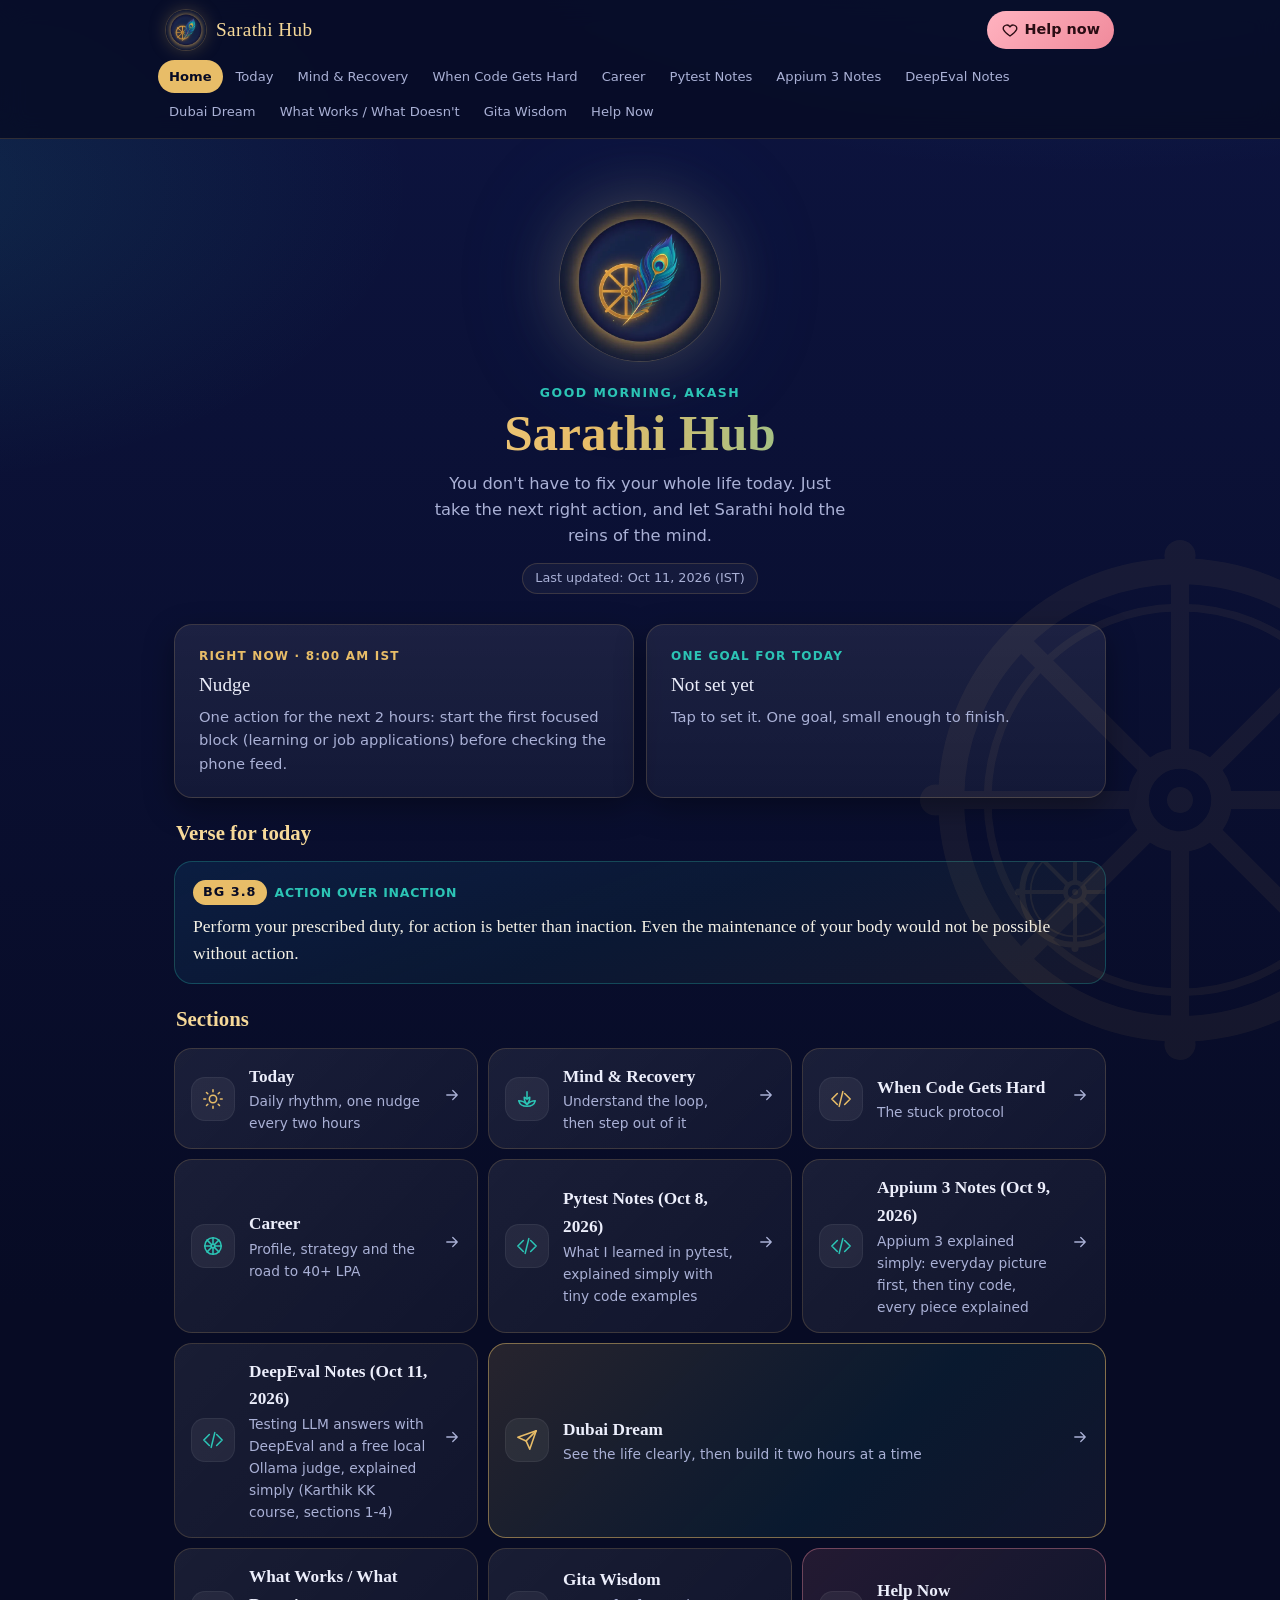
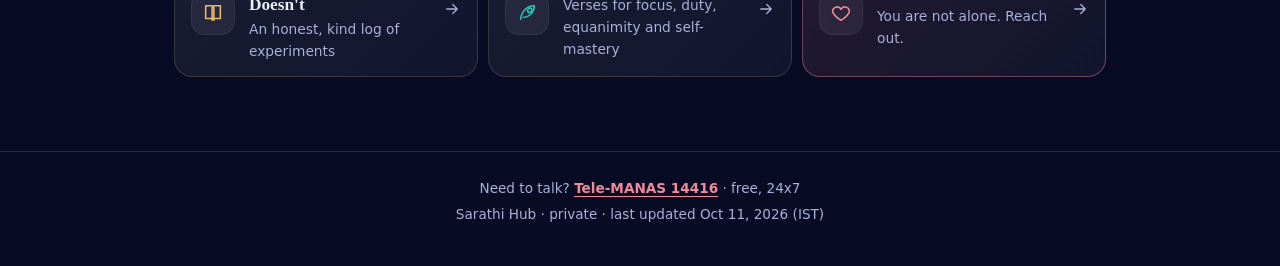
==== index.html @ 6522af6e "Add DeepEval Notes page (Oct 11): LLM eval with local Ollama judge, flashcards, cheat sheet; table/f" ====
<!doctype html>
<html lang="en">
<head>
  <meta charset="utf-8">
  <meta name="viewport" content="width=device-width, initial-scale=1, viewport-fit=cover">
  <meta name="robots" content="noindex, nofollow">
  <meta name="referrer" content="no-referrer">
  <meta name="theme-color" content="#0d1440">
  <meta name="description" content="Akash's private hub: daily rhythm, mind, career and Gita wisdom.">
  <title>Sarathi Hub</title>
  <link rel="icon" href="favicon.ico" sizes="any">
  <link rel="icon" type="image/png" sizes="32x32" href="assets/img/favicon-32.png">
  <link rel="apple-touch-icon" href="assets/img/apple-touch-icon.png">
  <link rel="manifest" href="site.webmanifest">
  <link rel="stylesheet" href="assets/css/style.css?v=202610112130">
  <script src="content/content.js?v=202610112130" defer></script>
  <script src="assets/js/app.js?v=202610112130" defer></script>
</head>
<body data-page="home">
  <header id="site-header" class="site-header"></header>
  <main id="app">
    <noscript><div class="noscript">Sarathi Hub needs JavaScript to show its content. If you need help right now, call <a href="tel:14416">Tele-MANAS 14416</a> (free, 24x7) or visit <a href="https://telemanas.mohfw.gov.in/">telemanas.mohfw.gov.in</a>.</div></noscript>
  </main>
  <footer id="site-footer" class="site-footer"></footer>
</body>
</html>
---- assets/css/style.css ----
/* Sarathi Hub — midnight indigo, gold, peacock teal. Mobile-first. */
:root {
  --bg: #070b24;
  --bg-2: #0d1440;
  --surface: rgba(255, 255, 255, 0.045);
  --surface-2: rgba(255, 255, 255, 0.075);
  --border: rgba(232, 189, 104, 0.18);
  --text: #eceefb;
  --muted: #aab1d6;
  --gold: #e8bd68;
  --gold-2: #f6d999;
  --teal: #2cc4b5;
  --peacock: #1f8fd1;
  --rose: #f08a9b;
  --radius: 18px;
  --shadow: 0 10px 30px rgba(0, 0, 0, 0.35);
  --serif: "Iowan Old Style", "Palatino Linotype", Palatino, "Book Antiqua", Georgia, "Noto Serif", serif;
  --sans: system-ui, -apple-system, "Segoe UI", Roboto, "Noto Sans", Ubuntu, sans-serif;
  color-scheme: dark;
}

* { box-sizing: border-box; }
html { -webkit-text-size-adjust: 100%; scroll-behavior: smooth; background: var(--bg); }
body {
  margin: 0;
  min-height: 100vh;
  font: 16px/1.6 var(--sans);
  color: var(--text);
  background:
    radial-gradient(1200px 600px at 85% -10%, rgba(31, 143, 209, 0.18), transparent 60%),
    radial-gradient(900px 500px at -10% 10%, rgba(44, 196, 181, 0.12), transparent 60%),
    radial-gradient(800px 600px at 50% 120%, rgba(232, 189, 104, 0.10), transparent 60%),
    linear-gradient(180deg, var(--bg-2), var(--bg) 70%);
  background-color: var(--bg);
  background-repeat: no-repeat;
}
/* Chariot-wheel watermark */
body::before {
  content: "";
  position: fixed;
  right: -160px;
  bottom: -160px;
  width: 520px;
  height: 520px;
  pointer-events: none;
  opacity: 0.06;
  background: url("../img/wheel.svg") center / contain no-repeat;
  z-index: 0;
}
a { color: var(--gold-2); text-underline-offset: 3px; }
a:hover { color: #fff; }
code { font: 0.9em ui-monospace, SFMono-Regular, Menlo, Consolas, monospace; background: rgba(255,255,255,0.08); padding: 0.1em 0.4em; border-radius: 6px; }
strong { color: #fff; font-weight: 650; }
.sr-only { position: absolute; width: 1px; height: 1px; overflow: hidden; clip: rect(0 0 0 0); white-space: nowrap; }
.muted { color: var(--muted); }
.small { font-size: 0.875rem; }
.ico { width: 22px; height: 22px; flex: none; }

/* ---------- header / nav ---------- */
.site-header {
  position: sticky; top: 0; z-index: 10;
  background: rgba(7, 11, 36, 0.82);
  backdrop-filter: blur(12px); -webkit-backdrop-filter: blur(12px);
  border-bottom: 1px solid var(--border);
}
.bar { display: flex; align-items: center; justify-content: space-between; gap: 12px; max-width: 980px; margin: 0 auto; padding: 10px 16px; }
.brand { display: flex; align-items: center; gap: 10px; text-decoration: none; color: var(--text); }
.brand-logo { border-radius: 50%; box-shadow: 0 0 0 1px var(--border), 0 0 18px rgba(232, 189, 104, 0.25); }
.brand-name { font-family: var(--serif); font-size: 1.2rem; letter-spacing: 0.02em; color: var(--gold-2); }
.help-pill {
  display: inline-flex; align-items: center; gap: 6px;
  padding: 7px 14px; border-radius: 999px; text-decoration: none; font-weight: 600; font-size: 0.9rem;
  color: #2a0d14; background: linear-gradient(135deg, #ffb3c0, var(--rose));
}
.help-pill .ico { width: 18px; height: 18px; }
.help-pill:hover { color: #2a0d14; filter: brightness(1.05); }
.nav {
  position: relative;
  display: flex; gap: 6px; overflow-x: auto; scrollbar-width: none;
  max-width: 980px; margin: 0 auto; padding: 0 12px 10px;
  -webkit-mask-image: linear-gradient(90deg, #000 90%, transparent);
          mask-image: linear-gradient(90deg, #000 90%, transparent);
}
.nav::-webkit-scrollbar { display: none; }
.nav-link {
  flex: none; padding: 6px 12px; border-radius: 999px; font-size: 0.85rem; text-decoration: none;
  color: var(--muted); border: 1px solid transparent; white-space: nowrap;
}
.nav-link:hover { color: var(--text); background: var(--surface); }
.nav-link[aria-current="page"] { color: var(--bg); background: var(--gold); font-weight: 600; }

/* ---------- layout ---------- */
main { position: relative; z-index: 1; max-width: 980px; margin: 0 auto; padding: 20px 16px 40px; }
.sec { margin: 0 0 18px; }
.card {
  display: block;
  background: linear-gradient(180deg, var(--surface-2), var(--surface));
  border: 1px solid var(--border);
  border-radius: var(--radius);
  padding: 18px;
  box-shadow: var(--shadow);
}
.sec-title { font-family: var(--serif); font-weight: 600; font-size: 1.3rem; margin: 0 0 12px; color: var(--gold-2); }
.sec > .sec-title { margin-left: 2px; }
h1, h3 { font-family: var(--serif); font-weight: 600; }
h3 { font-size: 1.05rem; margin: 0 0 8px; color: var(--text); }
p { margin: 0 0 10px; }
p:last-child { margin-bottom: 0; }

/* ---------- hero (home) ---------- */
.hero { text-align: center; padding: 18px 0 8px; }
.hero-logo {
  width: 132px; height: 132px; border-radius: 50%;
  box-shadow: 0 0 0 1px var(--border), 0 0 60px rgba(232, 189, 104, 0.25), 0 0 120px rgba(31, 143, 209, 0.15);
  animation: breathe 7s ease-in-out infinite;
}
@keyframes breathe { 0%, 100% { transform: scale(1); } 50% { transform: scale(1.035); } }
@media (prefers-reduced-motion: reduce) { .hero-logo { animation: none; } html { scroll-behavior: auto; } }
.eyebrow { margin: 14px 0 2px; color: var(--teal); letter-spacing: 0.12em; text-transform: uppercase; font-size: 0.78rem; font-weight: 600; }
.hero h1 {
  margin: 0; font-size: clamp(2.1rem, 8vw, 3.2rem); line-height: 1.1;
  background: linear-gradient(90deg, var(--gold-2), var(--gold) 45%, var(--teal));
  -webkit-background-clip: text; background-clip: text; color: transparent;
}
.lead { color: var(--muted); font-size: 1.02rem; margin: 10px auto 0; max-width: 40ch; }
.updated {
  display: inline-block; margin: 14px 0 0; padding: 4px 12px; border-radius: 999px;
  font-size: 0.8rem; color: var(--muted); border: 1px solid var(--border); background: var(--surface);
}

.now-grid { display: grid; gap: 12px; margin: 22px 0 18px; }
.now { text-decoration: none; color: var(--text); display: flex; flex-direction: column; gap: 4px; transition: transform .15s ease, border-color .15s ease; }
.now:hover { transform: translateY(-2px); border-color: rgba(232, 189, 104, 0.45); color: var(--text); }
.now-k { font-size: 0.75rem; letter-spacing: 0.1em; text-transform: uppercase; color: var(--gold); font-weight: 600; }
.now-v { font-family: var(--serif); font-size: 1.2rem; }
.now-t { color: var(--muted); font-size: 0.92rem; }
.now.goal .now-k { color: var(--teal); }

/* ---------- tiles ---------- */
.tiles { display: grid; gap: 10px; }
.tile {
  display: flex; align-items: center; gap: 14px; padding: 14px 16px; text-decoration: none; color: var(--text);
  border-radius: var(--radius); border: 1px solid var(--border);
  background: linear-gradient(135deg, var(--surface-2), var(--surface));
  transition: transform .15s ease, border-color .15s ease, background .15s ease;
}
.tile:hover { transform: translateY(-2px); color: var(--text); border-color: var(--acc, var(--gold)); }
.tile-ico { display: grid; place-items: center; width: 44px; height: 44px; border-radius: 14px; color: var(--acc, var(--gold)); background: rgba(255,255,255,0.06); box-shadow: inset 0 0 0 1px rgba(255,255,255,0.06); }
.tile-text { display: flex; flex-direction: column; min-width: 0; flex: 1; }
.tile-title { font-family: var(--serif); font-size: 1.08rem; font-weight: 600; }
.tile-sub { color: var(--muted); font-size: 0.86rem; }
.tile-go { color: var(--muted); }
.tile-go .ico { width: 18px; height: 18px; }
.accent-gold { --acc: var(--gold); }
.accent-teal { --acc: var(--teal); }
.accent-rose { --acc: var(--rose); }
.tile.is-featured { border-color: rgba(232, 189, 104, 0.5); background: linear-gradient(135deg, rgba(232, 189, 104, 0.14), rgba(44, 196, 181, 0.08) 60%, var(--surface)); }
.tile.accent-rose { border-color: rgba(240, 138, 155, 0.4); background: linear-gradient(135deg, rgba(240, 138, 155, 0.12), var(--surface)); }

/* ---------- page header ---------- */
.page-head { display: flex; align-items: center; gap: 14px; margin: 6px 0 20px; }
.page-head h1 { margin: 0; font-size: clamp(1.6rem, 6vw, 2.3rem); line-height: 1.15; color: var(--gold-2); }
.page-head .lead { margin: 4px 0 0; }
.page-ico { display: grid; place-items: center; width: 54px; height: 54px; flex: none; border-radius: 16px; color: var(--acc); background: var(--surface-2); border: 1px solid var(--border); }
.page-ico .ico { width: 28px; height: 28px; }

/* ---------- lists ---------- */
.list { margin: 0; padding-left: 1.2em; }
.list li { margin: 0 0 6px; }
.list li::marker { color: var(--gold); }
.steps { list-style: none; counter-reset: s; margin: 0; padding: 0; }
.steps li { counter-increment: s; display: flex; gap: 12px; margin: 0 0 12px; align-items: flex-start; }
.steps li:last-child { margin-bottom: 0; }
.steps li::before {
  content: counter(s); flex: none; display: grid; place-items: center; width: 28px; height: 28px; margin-top: 1px;
  border-radius: 50%; font-weight: 700; font-size: 0.85rem; color: var(--bg); background: linear-gradient(135deg, var(--gold-2), var(--gold));
}
.chips { list-style: none; display: flex; flex-wrap: wrap; gap: 8px; margin: 0; padding: 0; }
.chips li { padding: 5px 12px; border-radius: 999px; font-size: 0.88rem; border: 1px solid rgba(44, 196, 181, 0.35); background: rgba(44, 196, 181, 0.08); color: #c9f3ee; }

/* ---------- callouts ---------- */
.callout { margin: 0 0 18px; padding: 16px 18px; border-radius: var(--radius); border: 1px solid; border-left-width: 4px; }
.callout h3 { margin-bottom: 6px; }
.tone-gold { border-color: rgba(232, 189, 104, 0.35); border-left-color: var(--gold); background: rgba(232, 189, 104, 0.07); }
.tone-teal { border-color: rgba(44, 196, 181, 0.35); border-left-color: var(--teal); background: rgba(44, 196, 181, 0.07); }
.tone-rose { border-color: rgba(240, 138, 155, 0.35); border-left-color: var(--rose); background: rgba(240, 138, 155, 0.07); }

/* ---------- verses ---------- */
.verse {
  position: relative; margin: 0 0 14px; padding: 18px 18px 16px; border-radius: var(--radius);
  background: linear-gradient(160deg, rgba(31, 143, 209, 0.12), rgba(44, 196, 181, 0.06) 50%, rgba(232, 189, 104, 0.06));
  border: 1px solid rgba(44, 196, 181, 0.28); overflow: hidden;
}
.verse::after {
  content: ""; position: absolute; right: -30px; top: -30px; width: 120px; height: 120px; opacity: 0.08;
  background: url("../img/wheel.svg") center / contain no-repeat;
}
.verse-head { display: flex; flex-wrap: wrap; gap: 8px; align-items: center; margin-bottom: 8px; }
.verse-ref { font-weight: 700; font-size: 0.8rem; letter-spacing: 0.08em; color: var(--bg); background: var(--gold); padding: 2px 10px; border-radius: 999px; }
.verse-theme, .verse-speaker { font-size: 0.78rem; color: var(--teal); letter-spacing: 0.06em; text-transform: uppercase; font-weight: 600; }
.verse-speaker { color: var(--muted); }
.verse blockquote { margin: 0; font-family: var(--serif); font-size: 1.1rem; line-height: 1.55; color: #f4f1e6; }
.verse figcaption { margin-top: 10px; color: var(--muted); font-size: 0.92rem; border-top: 1px dashed rgba(255,255,255,0.12); padding-top: 10px; }

/* ---------- loop ---------- */
.loop { list-style: none; margin: 0 0 14px; padding: 0; display: flex; flex-direction: column; align-items: stretch; gap: 6px; }
.loop-node { display: flex; align-items: center; gap: 10px; padding: 10px 14px; border-radius: 14px; background: rgba(255,255,255,0.05); border: 1px solid rgba(255,255,255,0.08); }
.loop-num { display: grid; place-items: center; width: 24px; height: 24px; border-radius: 50%; font-size: 0.78rem; font-weight: 700; background: rgba(240, 138, 155, 0.2); color: var(--rose); flex: none; }
.loop-arrow { align-self: center; color: var(--muted); transform: rotate(90deg); line-height: 0; }
.loop-arrow .ico, .loop-back .ico { width: 18px; height: 18px; }
.loop-back { display: flex; align-items: center; justify-content: center; gap: 6px; color: var(--rose); font-size: 0.85rem; padding-top: 2px; }

/* ---------- timeline ---------- */
.timeline { list-style: none; margin: 0; padding: 0; position: relative; }
.timeline::before { content: ""; position: absolute; left: 68px; top: 6px; bottom: 6px; width: 2px; background: linear-gradient(var(--gold), var(--teal)); opacity: 0.35; }
.slot { display: grid; grid-template-columns: 60px 1fr; gap: 22px; padding: 8px 0; position: relative; }
.slot::before { content: ""; position: absolute; left: 63px; top: 15px; width: 12px; height: 12px; border-radius: 50%; background: var(--bg-2); border: 2px solid var(--gold); }
.slot-time { font-size: 0.82rem; font-weight: 600; color: var(--gold-2); padding-top: 4px; text-align: right; white-space: nowrap; }
.slot-label { font-weight: 650; }
.slot-body p { color: var(--muted); font-size: 0.93rem; margin: 2px 0 0; }
.slot.is-past { opacity: 0.55; }
.slot.is-now::before { background: var(--teal); border-color: var(--teal); box-shadow: 0 0 0 5px rgba(44, 196, 181, 0.2); }
.slot.is-now .slot-body { background: rgba(44, 196, 181, 0.08); border: 1px solid rgba(44, 196, 181, 0.3); border-radius: 12px; padding: 8px 10px; margin: -4px 0; }
.slot.is-now .slot-body p { color: var(--text); }
.now-tag { font-size: 0.7rem; text-transform: uppercase; letter-spacing: 0.1em; color: var(--bg); background: var(--teal); padding: 1px 8px; border-radius: 999px; margin-left: 6px; vertical-align: 2px; }

/* ---------- visualization ---------- */
.viz { display: grid; gap: 12px; }
.viz-part { padding: 14px; border-radius: 14px; border: 1px solid rgba(255,255,255,0.08); }
.viz-1 { background: linear-gradient(135deg, rgba(240, 138, 155, 0.10), transparent); }
.viz-2 { background: linear-gradient(135deg, rgba(232, 189, 104, 0.10), transparent); }
.viz-3 { background: linear-gradient(135deg, rgba(44, 196, 181, 0.12), transparent); }
.viz-1 h3 { color: var(--rose); } .viz-2 h3 { color: var(--gold-2); } .viz-3 h3 { color: var(--teal); }

/* ---------- prompt ---------- */
.prompt textarea {
  width: 100%; resize: vertical; min-height: 64px; padding: 12px 14px; border-radius: 12px;
  font: 1.05rem/1.5 var(--sans); color: var(--text); background: rgba(0,0,0,0.25);
  border: 1px solid rgba(232, 189, 104, 0.35); outline: none;
}
.prompt textarea:focus { border-color: var(--gold); box-shadow: 0 0 0 3px rgba(232, 189, 104, 0.18); }
.prompt-row { display: flex; justify-content: space-between; align-items: center; gap: 10px; margin: 10px 0 6px; flex-wrap: wrap; }
.check { display: inline-flex; align-items: center; gap: 8px; cursor: pointer; }
.check input { width: 18px; height: 18px; accent-color: var(--teal); }
.prompt.is-done textarea { border-color: var(--teal); text-decoration: line-through; text-decoration-color: rgba(44,196,181,0.6); }

/* ---------- todo placeholders ---------- */
.placeholder-note { font-size: 0.85rem; color: var(--gold); background: rgba(232, 189, 104, 0.08); border: 1px dashed rgba(232, 189, 104, 0.4); padding: 6px 10px; border-radius: 10px; }
.todo-grid { display: grid; gap: 12px; }
.todo-group { padding: 12px 14px; border-radius: 14px; border: 1px dashed rgba(255,255,255,0.16); background: rgba(0,0,0,0.12); }
.todo-group h3 { color: var(--teal); }
.list.placeholder li { color: var(--muted); font-style: italic; }

/* ---------- checklist ---------- */
.check-group { padding: 12px 14px; border-radius: 14px; border: 1px solid rgba(232, 189, 104, 0.22); background: rgba(232, 189, 104, 0.05); }
.check-group h3 { color: var(--gold-2); }
.checks { list-style: none; margin: 0; padding: 0; }
.checks li { display: flex; gap: 10px; align-items: flex-start; margin: 0 0 8px; }
.checks input { flex: none; width: 18px; height: 18px; margin-top: 3px; accent-color: var(--teal); cursor: pointer; }
.checks label { cursor: pointer; }
.checks input:checked + label { color: var(--muted); text-decoration: line-through; text-decoration-color: rgba(44, 196, 181, 0.7); }
.check-count { margin-top: 4px; color: var(--teal); }

/* ---------- vision card slot ---------- */
.vision { position: relative; border-radius: var(--radius); padding: 3px; background: linear-gradient(135deg, var(--gold), var(--teal) 55%, var(--peacock)); box-shadow: var(--shadow); }
.vision-label {
  position: absolute; top: 14px; left: 14px; z-index: 2; font-size: 0.72rem; font-weight: 700; letter-spacing: 0.12em; text-transform: uppercase;
  color: var(--bg); background: var(--gold); padding: 3px 10px; border-radius: 999px;
}
.vision.has-image { margin-bottom: 6px; }
.vision-link { display: block; border-radius: calc(var(--radius) - 3px); overflow: hidden; cursor: zoom-in; }
.vision-link:focus-visible { outline: 3px solid var(--gold-2); outline-offset: 3px; }
.vision-cap { text-align: center; margin: 0 0 18px; }
.vision-img { display: block; width: 100%; height: auto; border-radius: calc(var(--radius) - 3px); }
.vision-empty {
  position: relative; overflow: hidden; display: flex; flex-direction: column; align-items: center; justify-content: center; text-align: center;
  gap: 8px; min-height: 240px; padding: 48px 20px 28px; border-radius: calc(var(--radius) - 3px);
  background: radial-gradient(400px 220px at 50% 0%, rgba(232, 189, 104, 0.16), transparent 70%), linear-gradient(180deg, #0f1748, #0a0f30);
}
.vision-empty::after { content: ""; position: absolute; inset: auto -60px -60px auto; width: 220px; height: 220px; opacity: 0.07; background: url("../img/wheel.svg") center / contain no-repeat; }
.vision-empty img { border-radius: 50%; opacity: 0.9; box-shadow: 0 0 30px rgba(232, 189, 104, 0.3); }
.vision-text { font-family: var(--serif); font-size: 1.25rem; color: var(--gold-2); margin: 6px 0 0; }

/* ---------- goals timeline ---------- */
.goal-theme { margin: -4px 0 16px; color: var(--teal); font-size: 0.8rem; font-weight: 700; letter-spacing: 0.14em; text-transform: uppercase; }
.goal-theme span { color: var(--gold); padding: 0 4px; }
.phases { list-style: none; margin: 0; padding: 0 0 0 22px; position: relative; display: grid; gap: 14px; }
.phases::before { content: ""; position: absolute; left: 6px; top: 8px; bottom: 8px; width: 2px; background: linear-gradient(var(--teal), var(--gold) 50%, #b79cff); opacity: 0.6; }
.phase { position: relative; padding: 12px 14px; border-radius: 14px; border: 1px solid rgba(255,255,255,0.09); background: rgba(255,255,255,0.04); }
.phase::before { content: ""; position: absolute; left: -22px; top: 16px; width: 14px; height: 14px; border-radius: 50%; background: var(--bg-2); border: 3px solid var(--pc); }
.phase-1 { --pc: var(--teal); } .phase-2 { --pc: var(--gold); } .phase-3 { --pc: #b79cff; }
.phase-head { display: flex; justify-content: space-between; align-items: baseline; gap: 8px; margin-bottom: 8px; }
.phase-title { font-family: var(--serif); font-size: 1.12rem; font-weight: 600; color: var(--pc); }
.phase-period { font-size: 0.78rem; font-weight: 700; letter-spacing: 0.06em; color: var(--bg); background: var(--pc); padding: 2px 9px; border-radius: 999px; }
.goal-list { list-style: none; margin: 0; padding: 0; }
.goal-list li { padding: 7px 0; border-top: 1px dashed rgba(255,255,255,0.1); }
.goal-list li:first-child { border-top: 0; padding-top: 0; }
.goal-list strong { display: block; font-weight: 600; }
.goal-detail { display: block; color: var(--muted); font-size: 0.88rem; }
.motto { margin: 18px 0 0; padding: 14px 16px; text-align: center; font-family: var(--serif); font-style: italic; font-size: 1.15rem; color: var(--gold-2); border-top: 1px solid var(--border); border-bottom: 1px solid var(--border); }

/* ---------- journal ---------- */
.entry { margin-bottom: 14px; }
.entry-head time { display: inline-block; font-size: 0.8rem; font-weight: 700; letter-spacing: 0.06em; color: var(--bg); background: var(--gold); padding: 2px 10px; border-radius: 999px; margin-bottom: 10px; }
.entry-note { font-size: 1.02rem; }
.entry-cols { display: grid; gap: 10px; margin-top: 12px; }
.col { padding: 12px 14px; border-radius: 12px; min-height: 80px; }
.col.worked { background: rgba(44, 196, 181, 0.08); border: 1px solid rgba(44, 196, 181, 0.3); }
.col.didnt { background: rgba(240, 138, 155, 0.07); border: 1px solid rgba(240, 138, 155, 0.28); }
.col.worked h3 { color: var(--teal); } .col.didnt h3 { color: var(--rose); }
.empty { color: var(--muted); font-style: italic; font-size: 0.9rem; }

/* ---------- contact ---------- */
.contact { display: flex; flex-direction: column; gap: 14px; border-color: rgba(240, 138, 155, 0.35); }
.contact h3 { font-size: 1.3rem; color: #fff; }
.contact-actions { display: flex; gap: 10px; flex-wrap: wrap; }
.btn { display: inline-flex; align-items: center; gap: 8px; padding: 12px 18px; border-radius: 14px; font-weight: 700; text-decoration: none; }
.btn-call { color: #2a0d14; background: linear-gradient(135deg, #ffc2cc, var(--rose)); font-size: 1.1rem; }
.btn-call:hover { color: #2a0d14; filter: brightness(1.05); }
.btn-ghost { color: var(--text); border: 1px solid var(--border); background: var(--surface); }

/* ---------- footer ---------- */
.site-footer { position: relative; z-index: 1; text-align: center; padding: 22px 16px 36px; border-top: 1px solid var(--border); color: var(--muted); font-size: 0.85rem; }
.site-footer p { margin: 4px 0; }
.foot-help a { color: var(--rose); font-weight: 600; }
.error, .noscript { max-width: 640px; margin: 20px auto; padding: 14px 16px; border-radius: 12px; background: rgba(240,138,155,0.1); border: 1px solid rgba(240,138,155,0.35); }

/* ---------- lesson / code blocks ---------- */
.lesson .list { margin: 0 0 12px; }
.lesson ol.list li::marker { font-weight: 700; }
.lesson[id] { scroll-margin-top: 120px; }
.code-block { margin: 8px 0 14px; border: 1px solid rgba(44, 196, 181, 0.28); border-radius: 12px; background: #04071a; overflow: hidden; }
.code-block:last-child { margin-bottom: 0; }
.code-head { display: flex; align-items: center; justify-content: space-between; gap: 8px; padding: 4px 6px 4px 14px; background: rgba(44, 196, 181, 0.09); border-bottom: 1px solid rgba(44, 196, 181, 0.18); }
.code-lang { font-size: 0.7rem; letter-spacing: 0.08em; text-transform: uppercase; color: var(--teal); font-weight: 600; }
.code-copy { font: 600 0.75rem var(--sans); color: var(--muted); background: transparent; border: 1px solid var(--border); border-radius: 8px; padding: 3px 10px; cursor: pointer; }
.code-copy:hover, .code-copy:focus-visible { color: var(--gold-2); border-color: var(--gold); }
.code-block pre { margin: 0; padding: 12px 14px; overflow-x: auto; -webkit-overflow-scrolling: touch; white-space: pre; tab-size: 4; }
.code-block pre:focus-visible { outline: 2px solid var(--teal); outline-offset: -2px; }
.code-block code { display: block; font: 0.84rem/1.6 ui-monospace, SFMono-Regular, Menlo, Consolas, "Liberation Mono", monospace; white-space: pre; background: none; padding: 0; border-radius: 0; color: #e7eaff; }

.diagram { margin: 10px auto 16px; max-width: 460px; text-align: center; }
.diagram a { display: block; border-radius: 16px; overflow: hidden; box-shadow: 0 6px 22px rgba(0, 0, 0, 0.35); border: 1px solid var(--border); }
.diagram img { display: block; width: 100%; height: auto; background: #0b1233; }
.diagram figcaption { margin-top: 8px; font-size: 0.85rem; color: var(--muted); }

/* ---------- larger screens ---------- */
@media (min-width: 640px) {
  main { padding: 28px 24px 56px; }
  .card { padding: 22px 24px; }
  .now-grid { grid-template-columns: 1fr 1fr; }
  .tiles { grid-template-columns: 1fr 1fr; }
  .tile.accent-rose, .tile.is-featured { grid-column: 1 / -1; }
  .entry-cols { grid-template-columns: 1fr 1fr; }
  .todo-grid { grid-template-columns: 1fr 1fr; }
  .contact { flex-direction: row; align-items: center; justify-content: space-between; }
  .loop { flex-direction: row; flex-wrap: wrap; align-items: center; }
  .loop-node { flex: 1 1 0; min-width: 150px; }
  .loop-arrow { transform: none; }
  .loop-back { flex-basis: 100%; }
  .slot { grid-template-columns: 72px 1fr; }
  .timeline::before { left: 80px; }
  .slot::before { left: 75px; }
}
@media (min-width: 900px) {
  .nav { -webkit-mask-image: none; mask-image: none; flex-wrap: wrap; overflow: visible; gap: 2px; padding: 0 8px 10px; }
  .nav-link { padding: 5px 10px; font-size: 0.82rem; }
  .hero { padding-top: 34px; }
  .hero-logo { width: 160px; height: 160px; }
  .tiles { grid-template-columns: 1fr 1fr 1fr; }
  .tile.is-featured { grid-column: span 2; }
  .tile.accent-rose { grid-column: auto; }
  .vision-empty { min-height: 300px; }
  .phases { grid-template-columns: repeat(3, 1fr); padding: 22px 0 0; }
  .phases::before { left: 8px; right: 8px; top: 6px; bottom: auto; width: auto; height: 2px; background: linear-gradient(90deg, var(--teal), var(--gold) 50%, #b79cff); }
  .phase::before { left: 16px; top: -23px; }
  .viz { grid-template-columns: repeat(3, 1fr); }
  .todo-grid { grid-template-columns: repeat(3, 1fr); }
  .verses { columns: 2; column-gap: 16px; }
  .verses .verse { break-inside: avoid; display: inline-block; width: 100%; }
}

/* ---------- tables & flashcards (lesson) ---------- */
.table-wrap { overflow-x: auto; margin: 8px 0 14px; }
.notes-table { width: 100%; border-collapse: collapse; font-size: 0.95em; }
.notes-table th, .notes-table td { text-align: left; vertical-align: top; padding: 8px 10px; border-bottom: 1px solid rgba(44, 196, 181, 0.22); }
.notes-table th { color: var(--gold); font-weight: 700; }
.flashcards { display: grid; gap: 8px; margin: 8px 0 14px; }
.flashcard { border: 1px solid rgba(44, 196, 181, 0.28); border-radius: 12px; padding: 10px 14px; background: rgba(4, 7, 26, 0.5); }
.flashcard summary { cursor: pointer; font-weight: 600; }
.flashcard[open] summary { margin-bottom: 6px; color: var(--gold); }
.flashcard p { margin: 0; }
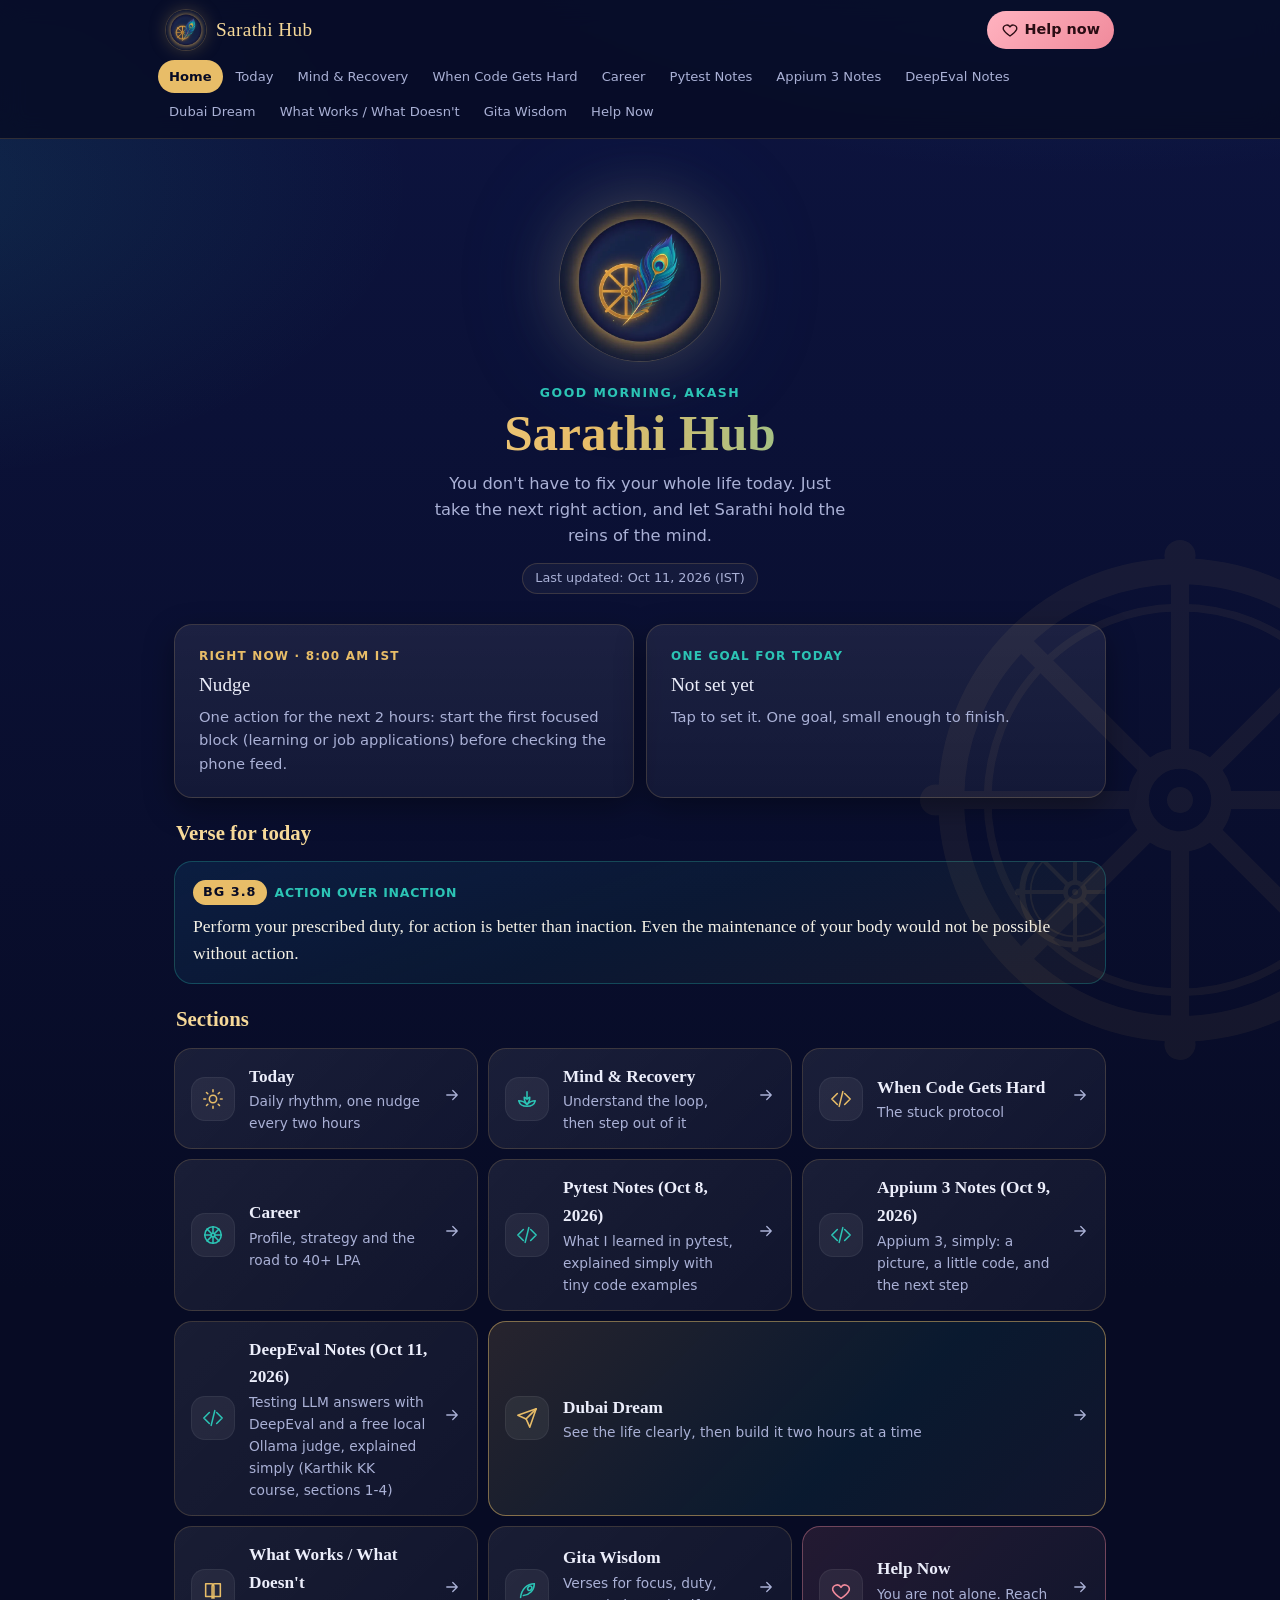
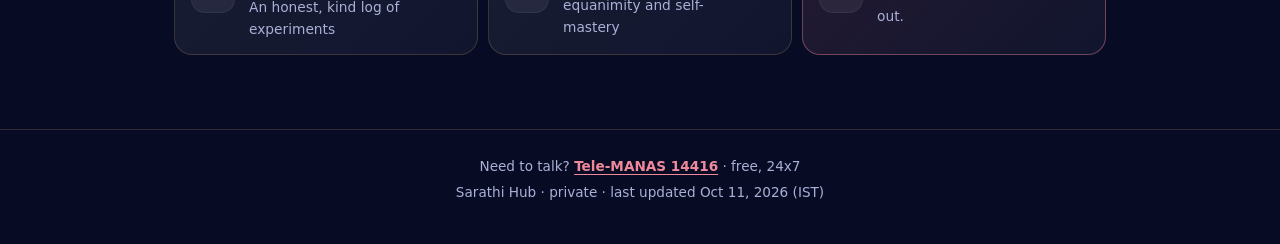
==== commit 4342cd75: "Appium 3 Notes: lean refactor (TOC, collapsible details, merged USB/adb advice); keep DeepEval page" ====
--- a/index.html
+++ b/index.html
@@ -12,9 +12,9 @@
   <link rel="icon" type="image/png" sizes="32x32" href="assets/img/favicon-32.png">
   <link rel="apple-touch-icon" href="assets/img/apple-touch-icon.png">
   <link rel="manifest" href="site.webmanifest">
-  <link rel="stylesheet" href="assets/css/style.css?v=202610112130">
-  <script src="content/content.js?v=202610112130" defer></script>
-  <script src="assets/js/app.js?v=202610112130" defer></script>
+  <link rel="stylesheet" href="assets/css/style.css?v=202610112150">
+  <script src="content/content.js?v=202610112150" defer></script>
+  <script src="assets/js/app.js?v=202610112150" defer></script>
 </head>
 <body data-page="home">
   <header id="site-header" class="site-header"></header>
--- a/assets/css/style.css
+++ b/assets/css/style.css
@@ -328,7 +328,7 @@
 /* ---------- lesson / code blocks ---------- */
 .lesson .list { margin: 0 0 12px; }
 .lesson ol.list li::marker { font-weight: 700; }
-.lesson[id] { scroll-margin-top: 120px; }
+.lesson[id], .toc { scroll-margin-top: 120px; }
 .code-block { margin: 8px 0 14px; border: 1px solid rgba(44, 196, 181, 0.28); border-radius: 12px; background: #04071a; overflow: hidden; }
 .code-block:last-child { margin-bottom: 0; }
 .code-head { display: flex; align-items: center; justify-content: space-between; gap: 8px; padding: 4px 6px 4px 14px; background: rgba(44, 196, 181, 0.09); border-bottom: 1px solid rgba(44, 196, 181, 0.18); }
@@ -343,6 +343,22 @@
 .diagram a { display: block; border-radius: 16px; overflow: hidden; box-shadow: 0 6px 22px rgba(0, 0, 0, 0.35); border: 1px solid var(--border); }
 .diagram img { display: block; width: 100%; height: auto; background: #0b1233; }
 .diagram figcaption { margin-top: 8px; font-size: 0.85rem; color: var(--muted); }
+
+/* ---------- table of contents + collapsible details ---------- */
+.toc { padding: 14px 18px; }
+.toc-title { font: 600 0.78rem var(--sans); letter-spacing: 0.08em; text-transform: uppercase; color: var(--teal); margin: 0 0 8px; }
+.toc-list { list-style: none; margin: 0; padding: 0; display: grid; grid-template-columns: 1fr; gap: 2px 16px; }
+.toc-list a { display: block; padding: 5px 0; color: var(--text); text-decoration: none; border-bottom: 1px dashed rgba(170, 177, 214, 0.18); font-size: 0.95rem; }
+.toc-list a:hover, .toc-list a:focus-visible { color: var(--gold-2); }
+.lesson .sec-title { margin-bottom: 8px; }
+details.more { margin: 10px 0 0; border: 1px solid var(--border); border-radius: 12px; background: rgba(255, 255, 255, 0.03); }
+details.more > summary { cursor: pointer; padding: 10px 14px; font-weight: 600; color: var(--gold-2); list-style: none; display: flex; align-items: center; gap: 8px; }
+details.more > summary::-webkit-details-marker { display: none; }
+details.more > summary::before { content: "▸"; color: var(--teal); transition: transform 0.15s; }
+details.more[open] > summary::before { transform: rotate(90deg); }
+.more-body { padding: 0 14px 12px; }
+.lesson .diagram { max-width: 380px; }
+@media (min-width: 640px) { .toc-list { grid-template-columns: 1fr 1fr; } }
 
 /* ---------- larger screens ---------- */
 @media (min-width: 640px) {
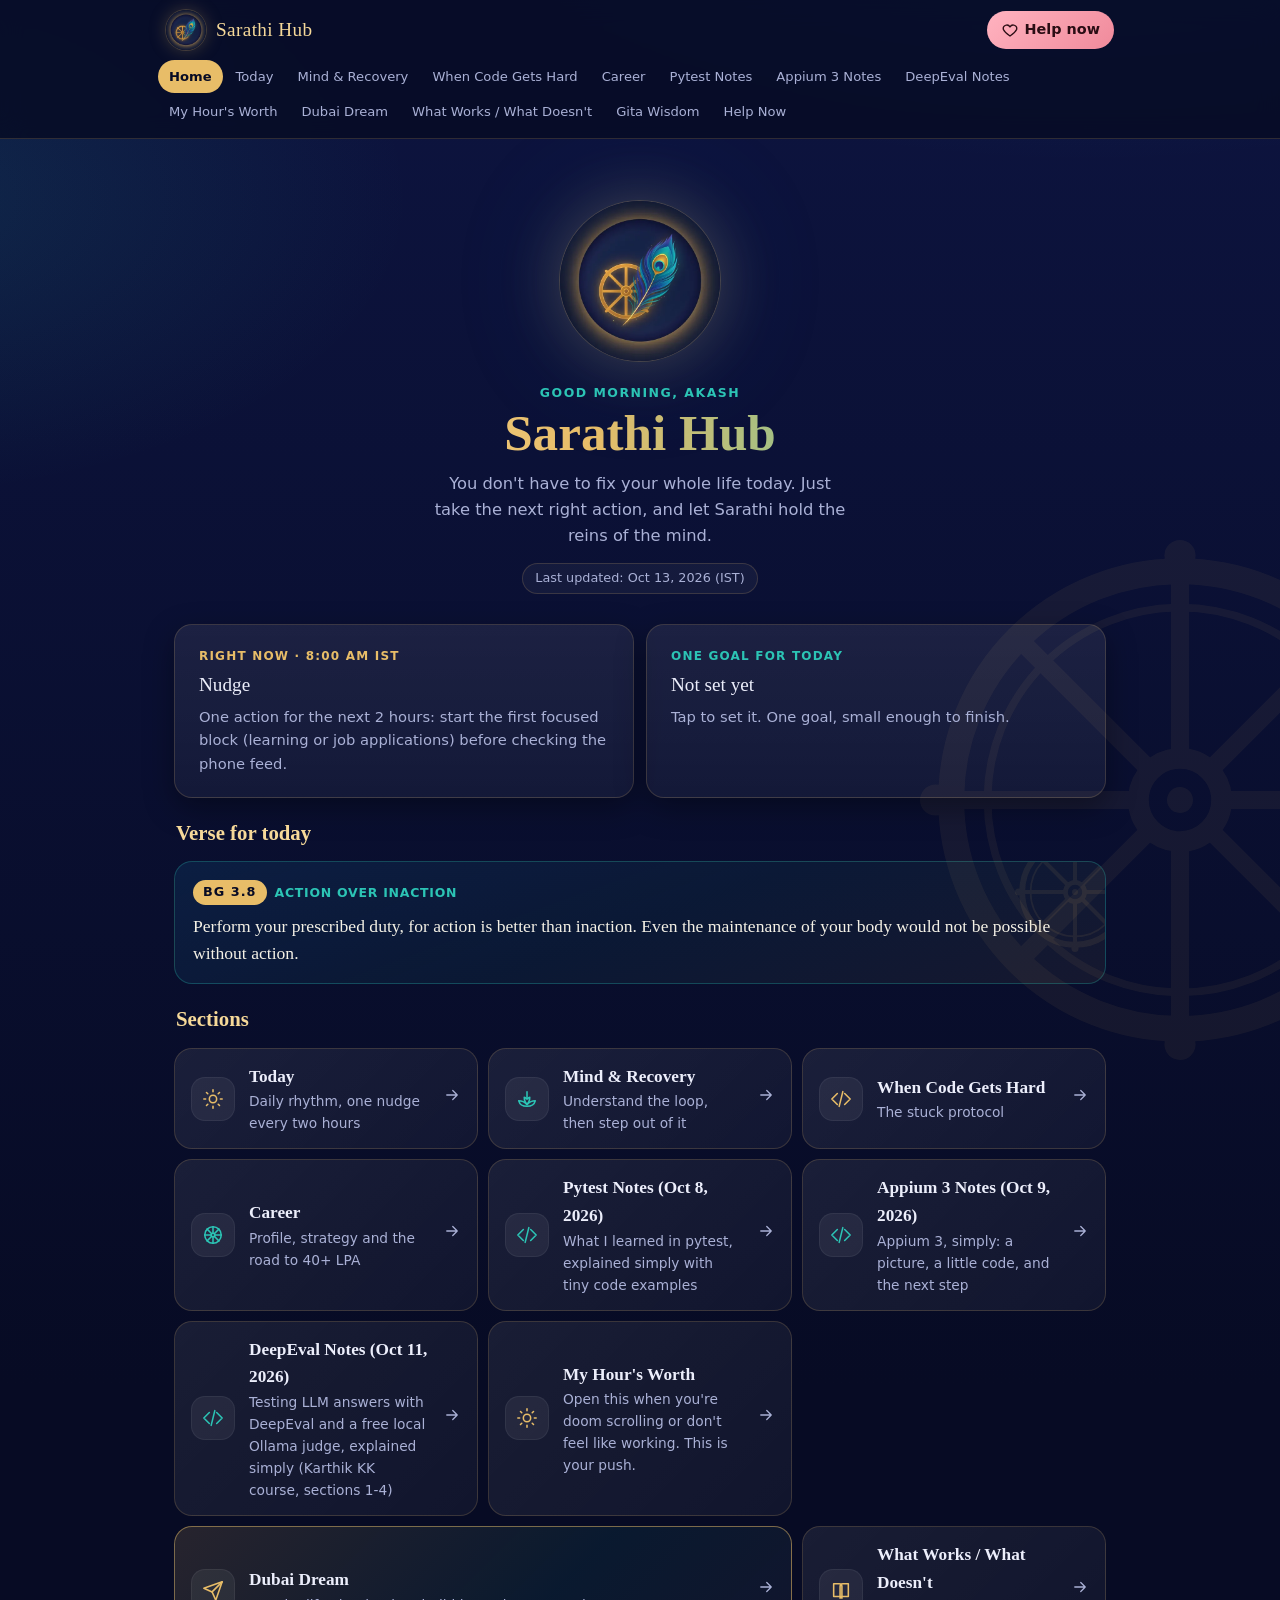
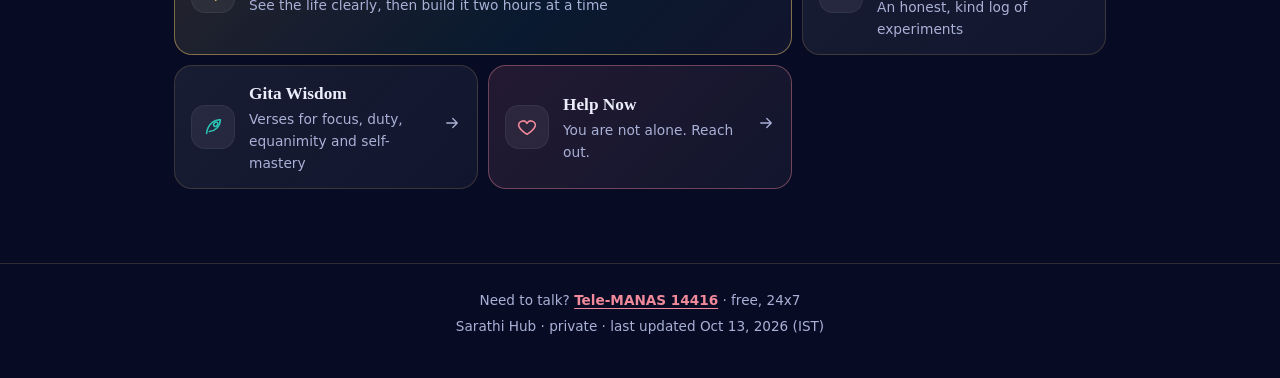
==== commit ed755c08: "Add My Hour's Worth page (stats, bars, calculator, new-regime breakdown)" ====
--- a/index.html
+++ b/index.html
@@ -12,9 +12,9 @@
   <link rel="icon" type="image/png" sizes="32x32" href="assets/img/favicon-32.png">
   <link rel="apple-touch-icon" href="assets/img/apple-touch-icon.png">
   <link rel="manifest" href="site.webmanifest">
-  <link rel="stylesheet" href="assets/css/style.css?v=202610112150">
-  <script src="content/content.js?v=202610112150" defer></script>
-  <script src="assets/js/app.js?v=202610112150" defer></script>
+  <link rel="stylesheet" href="assets/css/style.css?v=202610132300">
+  <script src="content/content.js?v=202610132300" defer></script>
+  <script src="assets/js/app.js?v=202610132300" defer></script>
 </head>
 <body data-page="home">
   <header id="site-header" class="site-header"></header>
--- a/assets/css/style.css
+++ b/assets/css/style.css
@@ -360,6 +360,37 @@
 .lesson .diagram { max-width: 380px; }
 @media (min-width: 640px) { .toc-list { grid-template-columns: 1fr 1fr; } }
 
+/* ---------- stats, bars, calculator (My Hour's Worth) ---------- */
+.stats-note { margin: -4px 2px 12px; }
+.stats { display: grid; grid-template-columns: 1fr 1fr; gap: 10px; }
+.stat { --c: var(--gold); display: flex; flex-direction: column; gap: 2px; padding: 16px; border-radius: var(--radius); border: 1px solid color-mix(in srgb, var(--c) 45%, transparent); background: linear-gradient(160deg, color-mix(in srgb, var(--c) 16%, transparent), var(--surface)); box-shadow: var(--shadow); }
+.stat.is-big { grid-column: 1 / -1; text-align: center; padding: 22px 16px; }
+.stat.tone-teal { --c: var(--teal); } .stat.tone-rose { --c: var(--rose); } .stat.tone-gold { --c: var(--gold); }
+.stat-v { font-family: var(--serif); font-weight: 700; font-size: clamp(1.7rem, 8vw, 2.4rem); line-height: 1.05; color: var(--c); letter-spacing: -0.01em; }
+.stat.is-big .stat-v { font-size: clamp(2.8rem, 15vw, 4.2rem); }
+.stat-l { font-weight: 600; color: var(--text); text-transform: uppercase; letter-spacing: 0.08em; font-size: 0.78rem; }
+.stat-s { color: var(--muted); font-size: 0.82rem; }
+.bars { list-style: none; margin: 6px 0 0; padding: 0; display: grid; gap: 14px; }
+.bar-row { --c: var(--gold); } .bar-row.tone-rose { --c: var(--rose); } .bar-row.tone-teal { --c: var(--teal); }
+.bar-top { display: flex; justify-content: space-between; align-items: baseline; gap: 10px; margin-bottom: 6px; }
+.bar-top strong { font-family: var(--serif); font-size: 1.5rem; color: var(--c); }
+.bar-track { height: 14px; border-radius: 99px; background: rgba(255, 255, 255, 0.07); overflow: hidden; }
+.bar-fill { display: block; height: 100%; border-radius: 99px; background: linear-gradient(90deg, color-mix(in srgb, var(--c) 55%, transparent), var(--c)); }
+.bar-sub { display: block; margin-top: 4px; }
+.bars-foot { margin-top: 14px; padding-top: 12px; border-top: 1px dashed var(--border); }
+.calc-mode { display: flex; flex-wrap: wrap; gap: 8px; margin: 4px 0 12px; }
+.calc-mode label { display: flex; align-items: center; gap: 6px; padding: 6px 12px; border: 1px solid var(--border); border-radius: 99px; cursor: pointer; font-size: 0.9rem; }
+.calc-mode input { accent-color: var(--gold); }
+.calc-grid { display: grid; grid-template-columns: 1fr 1fr; gap: 10px; margin-bottom: 14px; }
+.calc-in { grid-column: 1 / -1; display: grid; gap: 10px; }
+.calc-in[hidden] { display: none; }
+.calc-f { display: flex; flex-direction: column; gap: 4px; font-size: 0.82rem; color: var(--muted); }
+.calc-f input { font: 600 1.05rem var(--sans); color: var(--text); background: rgba(4, 7, 26, 0.6); border: 1px solid var(--border); border-radius: 10px; padding: 10px 12px; width: 100%; }
+.calc-f input:focus { outline: 2px solid var(--gold); outline-offset: 1px; }
+.calc-extra { margin-top: 12px; color: var(--muted); }
+.calc-break .notes-table td:last-child { text-align: right; white-space: nowrap; }
+@media (min-width: 640px) { .stats { grid-template-columns: repeat(3, 1fr); } .stat.is-big { grid-column: auto; } .stats-sec .stat.is-big .stat-v { font-size: 3rem; } }
+
 /* ---------- larger screens ---------- */
 @media (min-width: 640px) {
   main { padding: 28px 24px 56px; }
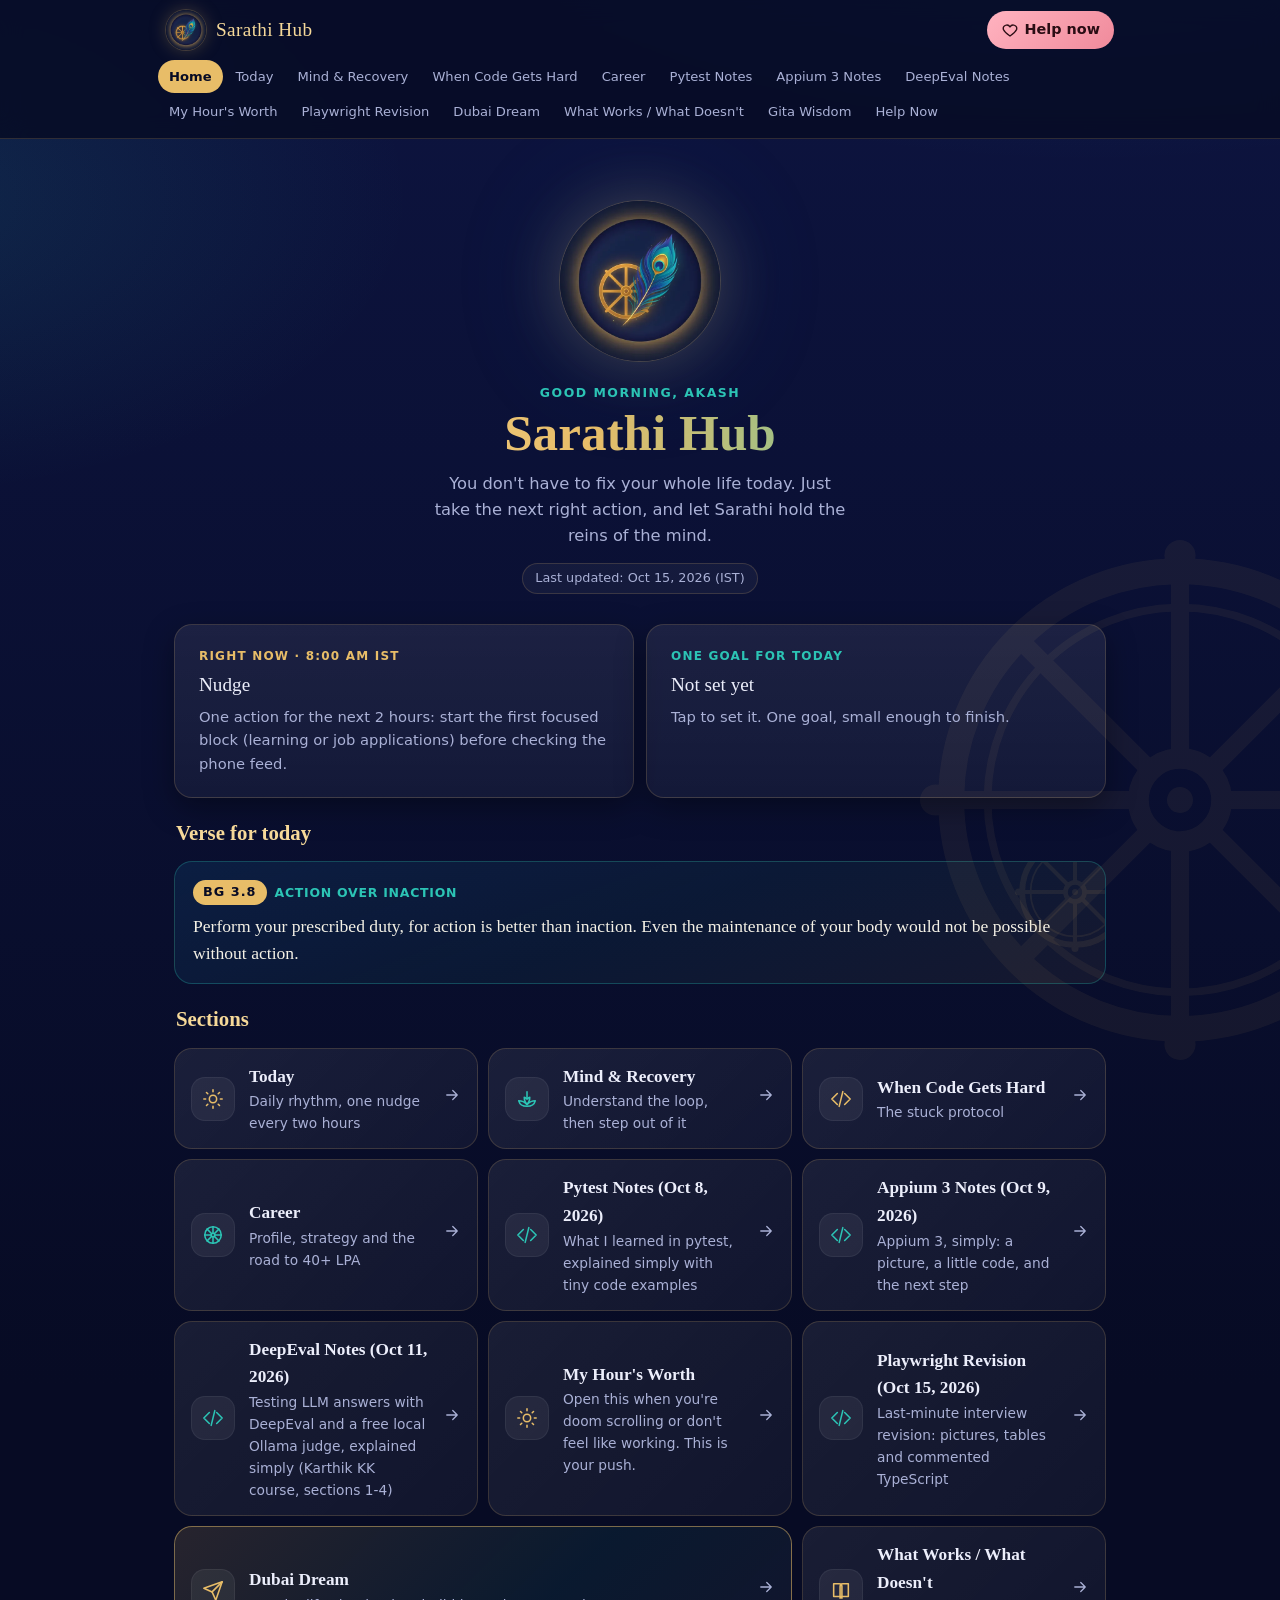
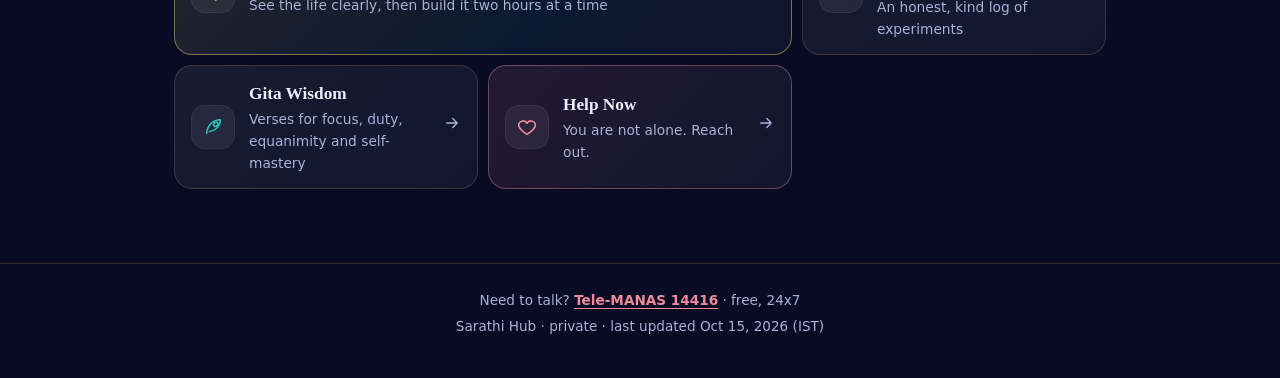
==== commit 0bca47ff: "Add Playwright Revision page (architecture, fixtures, API, assertions, parallelism, CI, Allure, fram" ====
--- a/index.html
+++ b/index.html
@@ -12,9 +12,9 @@
   <link rel="icon" type="image/png" sizes="32x32" href="assets/img/favicon-32.png">
   <link rel="apple-touch-icon" href="assets/img/apple-touch-icon.png">
   <link rel="manifest" href="site.webmanifest">
-  <link rel="stylesheet" href="assets/css/style.css?v=202610132300">
-  <script src="content/content.js?v=202610132300" defer></script>
-  <script src="assets/js/app.js?v=202610132300" defer></script>
+  <link rel="stylesheet" href="assets/css/style.css?v=202610151418">
+  <script src="content/content.js?v=202610151418" defer></script>
+  <script src="assets/js/app.js?v=202610151418" defer></script>
 </head>
 <body data-page="home">
   <header id="site-header" class="site-header"></header>
--- a/assets/css/style.css
+++ b/assets/css/style.css
@@ -432,6 +432,8 @@
 .notes-table { width: 100%; border-collapse: collapse; font-size: 0.95em; }
 .notes-table th, .notes-table td { text-align: left; vertical-align: top; padding: 8px 10px; border-bottom: 1px solid rgba(44, 196, 181, 0.22); }
 .notes-table th { color: var(--gold); font-weight: 700; }
+.notes-table code { white-space: normal; overflow-wrap: anywhere; word-break: break-word; }
+.notes-table td, .notes-table th { overflow-wrap: anywhere; }
 .flashcards { display: grid; gap: 8px; margin: 8px 0 14px; }
 .flashcard { border: 1px solid rgba(44, 196, 181, 0.28); border-radius: 12px; padding: 10px 14px; background: rgba(4, 7, 26, 0.5); }
 .flashcard summary { cursor: pointer; font-weight: 600; }
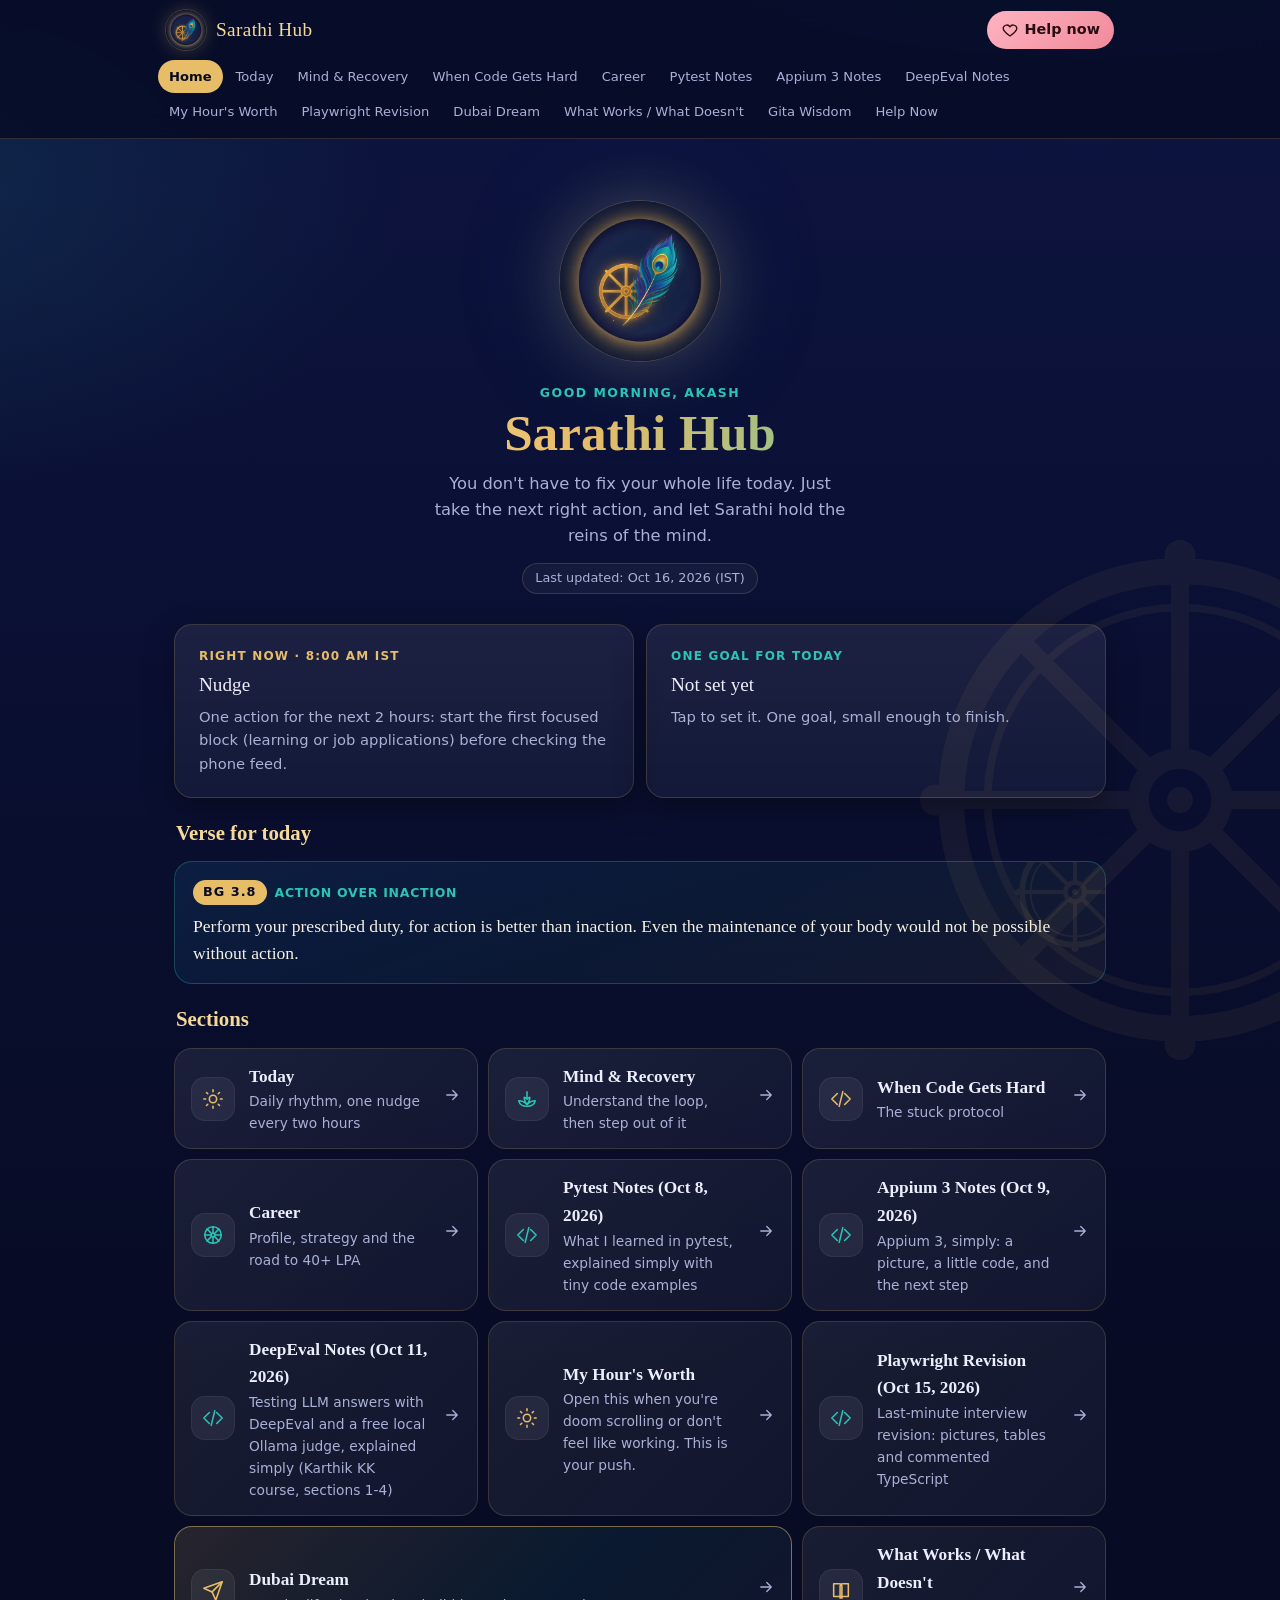
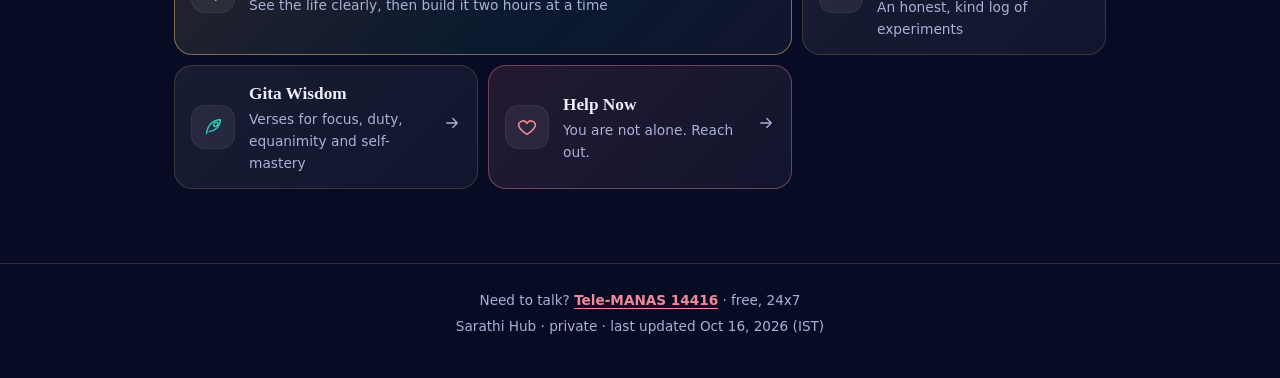
==== commit bcbff9c6: "Playwright Revision: gap audit (setup, first test, actionability/states, evaluate, cookies, browser/" ====
--- a/index.html
+++ b/index.html
@@ -12,9 +12,9 @@
   <link rel="icon" type="image/png" sizes="32x32" href="assets/img/favicon-32.png">
   <link rel="apple-touch-icon" href="assets/img/apple-touch-icon.png">
   <link rel="manifest" href="site.webmanifest">
-  <link rel="stylesheet" href="assets/css/style.css?v=202610151418">
-  <script src="content/content.js?v=202610151418" defer></script>
-  <script src="assets/js/app.js?v=202610151418" defer></script>
+  <link rel="stylesheet" href="assets/css/style.css?v=202610151941">
+  <script src="content/content.js?v=202610151941" defer></script>
+  <script src="assets/js/app.js?v=202610151941" defer></script>
 </head>
 <body data-page="home">
   <header id="site-header" class="site-header"></header>
--- a/assets/css/style.css
+++ b/assets/css/style.css
@@ -432,10 +432,20 @@
 .notes-table { width: 100%; border-collapse: collapse; font-size: 0.95em; }
 .notes-table th, .notes-table td { text-align: left; vertical-align: top; padding: 8px 10px; border-bottom: 1px solid rgba(44, 196, 181, 0.22); }
 .notes-table th { color: var(--gold); font-weight: 700; }
-.notes-table code { white-space: normal; overflow-wrap: anywhere; word-break: break-word; }
-.notes-table td, .notes-table th { overflow-wrap: anywhere; }
+.notes-table code { white-space: normal; overflow-wrap: break-word; }
+.notes-table td, .notes-table th { overflow-wrap: break-word; }
 .flashcards { display: grid; gap: 8px; margin: 8px 0 14px; }
 .flashcard { border: 1px solid rgba(44, 196, 181, 0.28); border-radius: 12px; padding: 10px 14px; background: rgba(4, 7, 26, 0.5); }
 .flashcard summary { cursor: pointer; font-weight: 600; }
 .flashcard[open] summary { margin-bottom: 6px; color: var(--gold); }
 .flashcard p { margin: 0; }
+
+/* ---------- lesson notes (simple idea / remember) ---------- */
+.lesson-note { border-radius: 14px; padding: 12px 14px; margin: 10px 0 14px; border-left: 4px solid var(--teal, #2cc4b5); background: rgba(44, 196, 181, 0.10); }
+.lesson-note p { margin: 4px 0 0; line-height: 1.6; }
+.lesson-note .note-title { font-weight: 700; color: #2cc4b5; }
+.lesson-note.note-remember { border-left-color: #e8bd68; background: rgba(232, 189, 104, 0.12); }
+.lesson-note.note-remember .note-title { color: #f6d999; }
+.lesson-note.note-quick ul { margin: 6px 0 0; padding-left: 18px; }
+.lesson-note.note-analogy { border-left-color: #f08a9b; background: rgba(240, 138, 155, 0.10); }
+.lesson-note.note-analogy .note-title { color: #f08a9b; }
